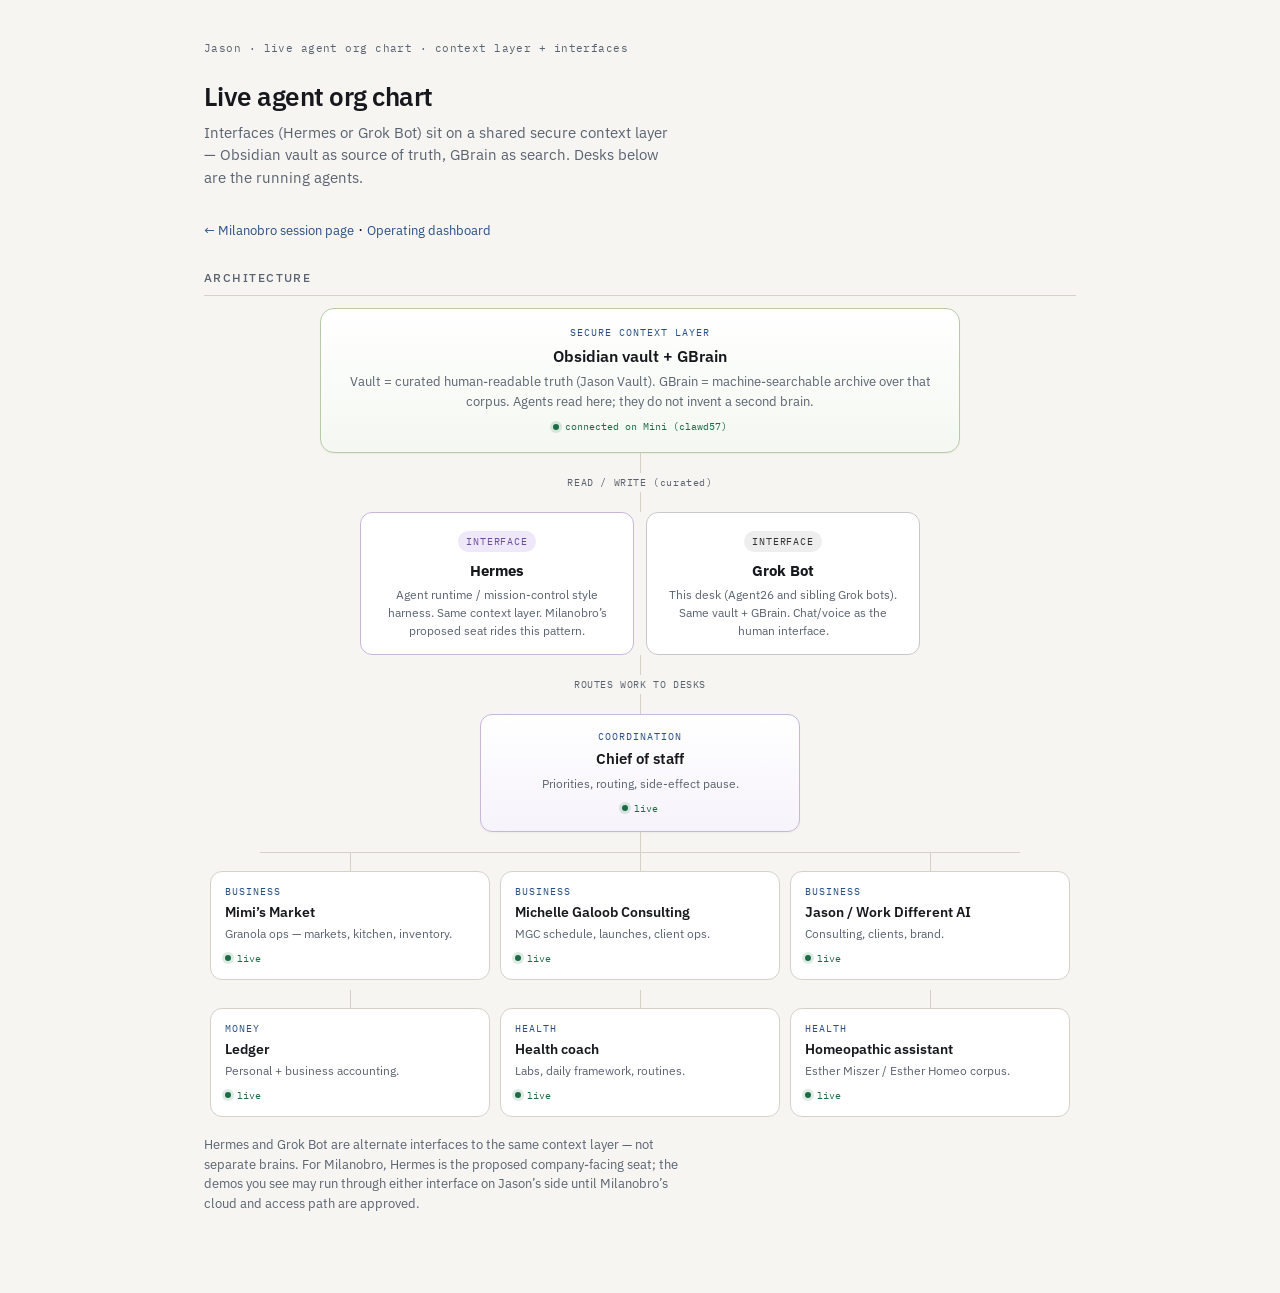
==== agent-org-chart.html @ 19fed706 "Add the session page and live agent org chart" ====
<!DOCTYPE html>
<html lang="en">
<head>
<meta charset="UTF-8" />
<meta name="viewport" content="width=device-width, initial-scale=1" />
<title>Jason — live agent org chart</title>
<link rel="preconnect" href="https://fonts.googleapis.com" />
<link rel="preconnect" href="https://fonts.gstatic.com" crossorigin />
<link href="https://fonts.googleapis.com/css2?family=IBM+Plex+Sans:wght@400;500;600&family=IBM+Plex+Mono:wght@400;500&display=swap" rel="stylesheet" />
<style>
:root{
  --bg:#f6f5f2; --ink:#16181d; --mute:#5a6370; --line:#d5d1c8;
  --card:#fff; --soft:#eef1f6; --accent:#2a4f86; --ok:#1b6b45; --hermes:#6b4f9a; --grok:#1a1a1a;
  --font:"IBM Plex Sans",system-ui,sans-serif; --mono:"IBM Plex Mono",ui-monospace,monospace;
}
*{box-sizing:border-box;margin:0;padding:0}
body{font-family:var(--font);background:var(--bg);color:var(--ink);line-height:1.5;min-height:100vh}
.wrap{max-width:920px;margin:0 auto;padding:40px 24px 80px}
.meta{font-family:var(--mono);font-size:11px;color:var(--mute);letter-spacing:.04em;margin-bottom:20px}
h1{font-size:26px;font-weight:600;letter-spacing:-.02em;margin-bottom:6px}
.sub{color:var(--mute);font-size:15px;max-width:52ch;margin-bottom:28px}
h2{font-size:12px;font-weight:500;letter-spacing:.12em;text-transform:uppercase;color:var(--mute);margin:28px 0 12px;padding-bottom:8px;border-bottom:1px solid var(--line)}
.layer{
  background:var(--card);border:1px solid var(--line);border-radius:14px;padding:16px 18px;
  box-shadow:0 1px 2px rgba(22,24,29,.04);
}
.layer.context{border-color:#b8c9a8;background:linear-gradient(180deg,#fff,#f4f8f1)}
.layer.iface{border-color:#c5b8db;background:linear-gradient(180deg,#fff,#f6f3fb)}
.role{font-family:var(--mono);font-size:10px;letter-spacing:.1em;text-transform:uppercase;color:var(--accent);margin-bottom:4px}
.layer h3{font-size:16px;font-weight:600;margin-bottom:4px}
.layer p{font-size:13px;color:var(--mute);margin:0}
.stack{display:flex;flex-direction:column;align-items:center;gap:0}
.conn{width:1px;height:20px;background:var(--line)}
.conn-label{font-family:var(--mono);font-size:10px;color:var(--mute);letter-spacing:.06em;margin:2px 0}
.ifaces{display:grid;grid-template-columns:1fr 1fr;gap:12px;width:100%;max-width:560px}
.iface{
  background:var(--card);border:1px solid var(--line);border-radius:12px;padding:14px 16px;text-align:center;
}
.iface.hermes{border-color:#c5b8db}
.iface.grok{border-color:#c8c8c8}
.iface .badge{
  display:inline-block;font-family:var(--mono);font-size:10px;letter-spacing:.08em;text-transform:uppercase;
  padding:3px 8px;border-radius:999px;margin-bottom:8px;
}
.iface.hermes .badge{background:#efe8f8;color:var(--hermes)}
.iface.grok .badge{background:#eee;color:#333}
.iface h3{font-size:15px;margin-bottom:4px}
.iface p{font-size:12px;color:var(--mute)}
.bar{height:1px;background:var(--line);width:min(100%,760px);margin:0 auto}
.leaves{display:grid;grid-template-columns:repeat(3,1fr);gap:10px;width:100%;max-width:860px}
.node{
  background:var(--card);border:1px solid var(--line);border-radius:12px;padding:12px 14px;
}
.node .role{margin-bottom:3px}
.node h3{font-size:13.5px;font-weight:600;margin-bottom:3px}
.node p{font-size:11.5px;color:var(--mute);margin:0}
.stem{width:1px;height:18px;background:var(--line);margin:0 auto}
.leaf{display:flex;flex-direction:column;align-items:stretch}
.status{display:inline-flex;align-items:center;gap:6px;font-size:10px;color:var(--ok);margin-top:8px;font-family:var(--mono)}
.status::before{content:"";width:6px;height:6px;border-radius:50%;background:var(--ok);box-shadow:0 0 0 3px rgba(27,107,69,.14)}
.note{font-size:13px;color:var(--mute);margin-top:18px;max-width:60ch}
a.back{font-size:13px;color:var(--accent);text-decoration:none}
a.back:hover{text-decoration:underline}
@media(max-width:700px){.leaves{grid-template-columns:1fr 1fr}.ifaces{grid-template-columns:1fr}}
@media(max-width:480px){.leaves{grid-template-columns:1fr}}
</style>
</head>
<body>
<div class="wrap">
  <div class="meta">Jason · live agent org chart · context layer + interfaces</div>
  <h1>Live agent org chart</h1>
  <p class="sub">Interfaces (Hermes or Grok Bot) sit on a shared secure context layer — Obsidian vault as source of truth, GBrain as search. Desks below are the running agents.</p>
  <p style="margin-bottom:20px"><a class="back" href="./index.html">← Milanobro session page</a>
    · <a class="back" href="https://jmg424.github.io/jason-operating-dashboard/" target="_blank" rel="noopener">Operating dashboard</a></p>

  <h2>Architecture</h2>
  <div class="stack">
    <div class="layer context" style="width:100%;max-width:640px;text-align:center">
      <div class="role">Secure context layer</div>
      <h3>Obsidian vault + GBrain</h3>
      <p>Vault = curated human-readable truth (Jason Vault). GBrain = machine-searchable archive over that corpus. Agents read here; they do not invent a second brain.</p>
      <div class="status">connected on Mini (clawd57)</div>
    </div>
    <div class="conn"></div>
    <div class="conn-label">READ / WRITE (curated)</div>
    <div class="conn"></div>
    <div class="ifaces">
      <div class="iface hermes">
        <div class="badge">Interface</div>
        <h3>Hermes</h3>
        <p>Agent runtime / mission-control style harness. Same context layer. Milanobro’s proposed seat rides this pattern.</p>
      </div>
      <div class="iface grok">
        <div class="badge">Interface</div>
        <h3>Grok Bot</h3>
        <p>This desk (Agent26 and sibling Grok bots). Same vault + GBrain. Chat/voice as the human interface.</p>
      </div>
    </div>
    <div class="conn"></div>
    <div class="conn-label">ROUTES WORK TO DESKS</div>
    <div class="conn"></div>
    <div class="layer iface" style="width:100%;max-width:320px;text-align:center">
      <div class="role">Coordination</div>
      <h3>Chief of staff</h3>
      <p>Priorities, routing, side-effect pause.</p>
      <div class="status">live</div>
    </div>
    <div class="conn"></div>
    <div class="bar"></div>
  </div>

  <div style="display:flex;justify-content:center;margin-top:0">
    <div class="leaves" style="padding-top:0">
      <div class="leaf"><div class="stem"></div><div class="node">
        <div class="role">Business</div><h3>Mimi’s Market</h3>
        <p>Granola ops — markets, kitchen, inventory.</p><div class="status">live</div>
      </div></div>
      <div class="leaf"><div class="stem"></div><div class="node">
        <div class="role">Business</div><h3>Michelle Galoob Consulting</h3>
        <p>MGC schedule, launches, client ops.</p><div class="status">live</div>
      </div></div>
      <div class="leaf"><div class="stem"></div><div class="node">
        <div class="role">Business</div><h3>Jason / Work Different AI</h3>
        <p>Consulting, clients, brand.</p><div class="status">live</div>
      </div></div>
      <div class="leaf"><div class="stem"></div><div class="node">
        <div class="role">Money</div><h3>Ledger</h3>
        <p>Personal + business accounting.</p><div class="status">live</div>
      </div></div>
      <div class="leaf"><div class="stem"></div><div class="node">
        <div class="role">Health</div><h3>Health coach</h3>
        <p>Labs, daily framework, routines.</p><div class="status">live</div>
      </div></div>
      <div class="leaf"><div class="stem"></div><div class="node">
        <div class="role">Health</div><h3>Homeopathic assistant</h3>
        <p>Esther Miszer / Esther Homeo corpus.</p><div class="status">live</div>
      </div></div>
    </div>
  </div>

  <p class="note">Hermes and Grok Bot are alternate interfaces to the same context layer — not separate brains. For Milanobro, Hermes is the proposed company-facing seat; the demos you see may run through either interface on Jason’s side until Milanobro’s cloud and access path are approved.</p>
</div>
</body>
</html>
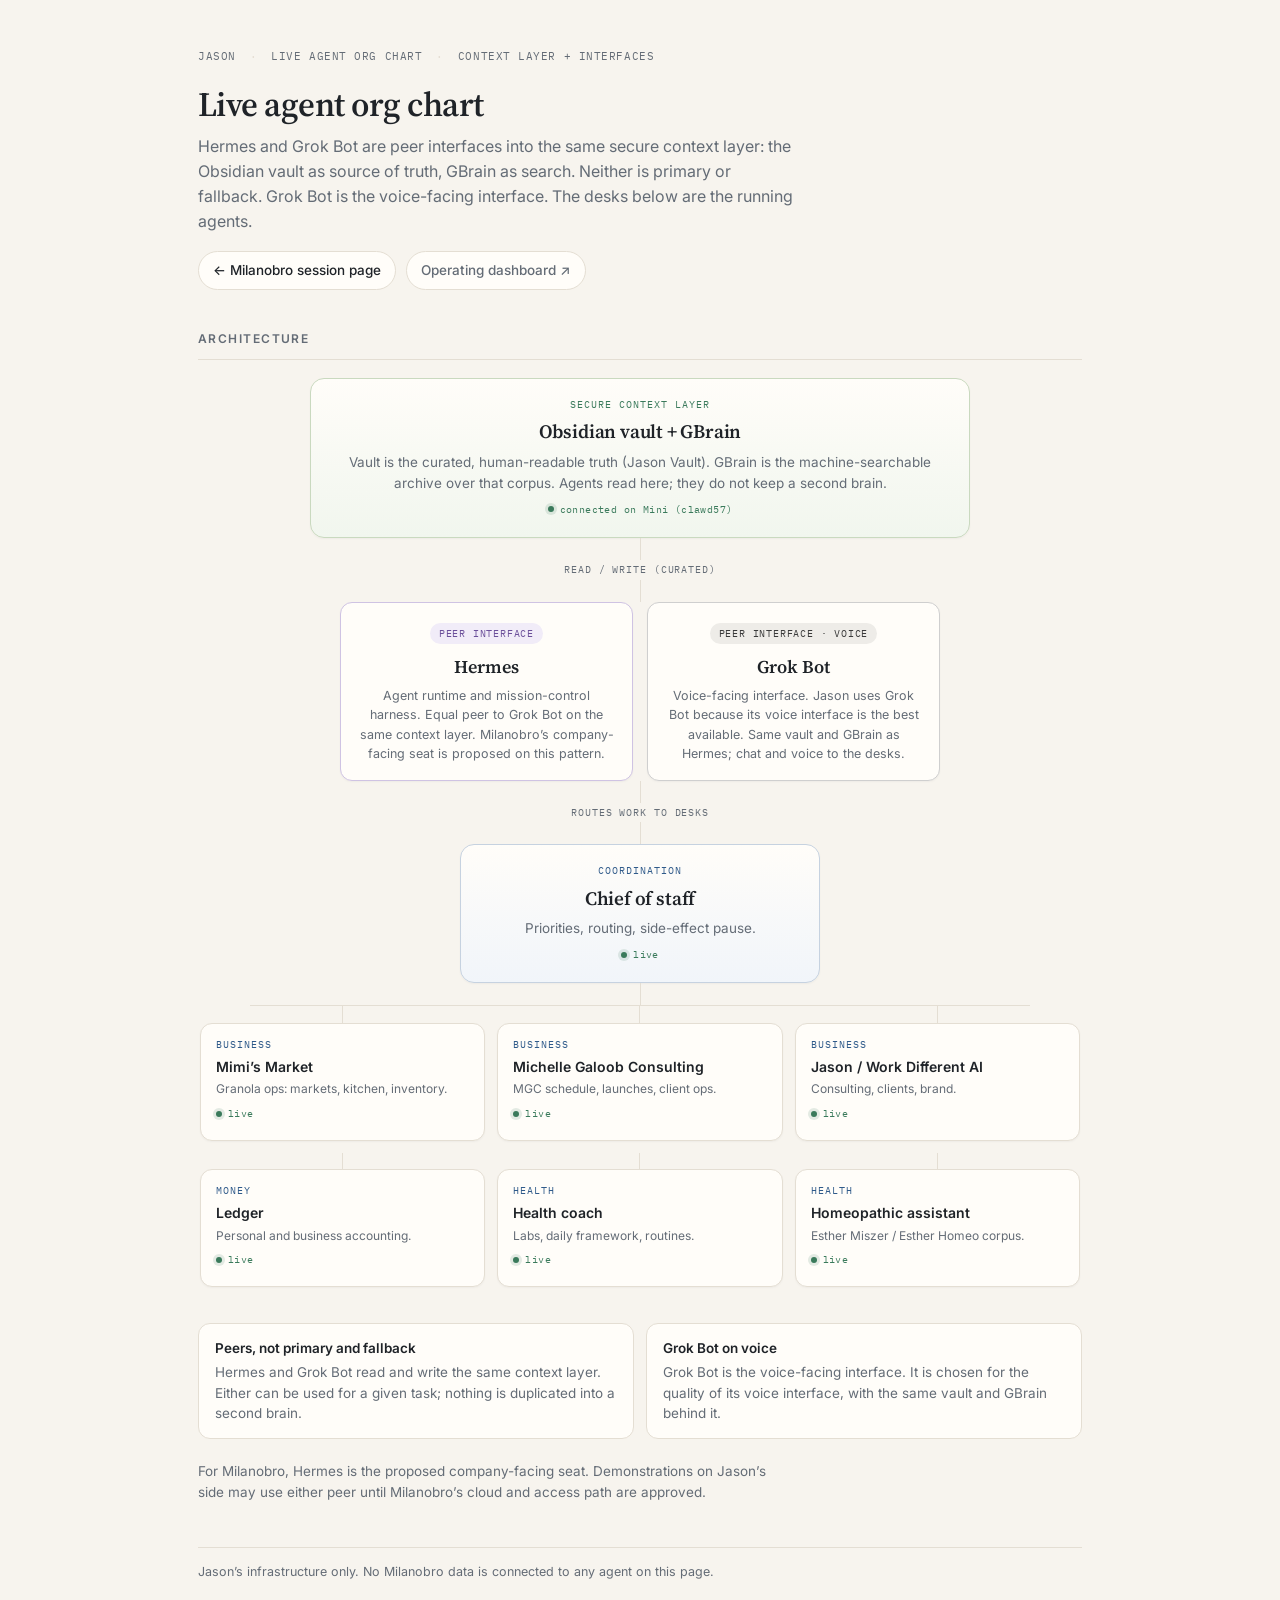
==== commit 78d9ea6f: "Milanobro session: peer Hermes/Grok Bot + voice-facing Grok Bot (Fable polish)" ====
--- a/agent-org-chart.html
+++ b/agent-org-chart.html
@@ -6,100 +6,109 @@
 <title>Jason — live agent org chart</title>
 <link rel="preconnect" href="https://fonts.googleapis.com" />
 <link rel="preconnect" href="https://fonts.gstatic.com" crossorigin />
-<link href="https://fonts.googleapis.com/css2?family=IBM+Plex+Sans:wght@400;500;600&family=IBM+Plex+Mono:wght@400;500&display=swap" rel="stylesheet" />
+<link href="https://fonts.googleapis.com/css2?family=Source+Serif+4:opsz,wght@8..60,500;8..60,600&family=Inter:wght@400;500;600&family=IBM+Plex+Mono:wght@400;500&display=swap" rel="stylesheet" />
 <style>
 :root{
-  --bg:#f6f5f2; --ink:#16181d; --mute:#5a6370; --line:#d5d1c8;
-  --card:#fff; --soft:#eef1f6; --accent:#2a4f86; --ok:#1b6b45; --hermes:#6b4f9a; --grok:#1a1a1a;
-  --font:"IBM Plex Sans",system-ui,sans-serif; --mono:"IBM Plex Mono",ui-monospace,monospace;
+  --bg:#f7f4ee; --paper:#fffdf9; --ink:#1f2328; --mute:#646c76; --line:#e4ded3;
+  --accent:#2f5a8a; --accent-soft:#eaf0f7; --ok:#3a7a5b; --ok-soft:rgba(58,122,91,.14);
+  --plum:#6b4f9a; --plum-soft:#f1ecf8; --plum-line:#cfc3e3; --sage-soft:#f1f6ee; --sage-line:#c9d9bf;
+  --serif:"Source Serif 4",Georgia,serif; --sans:"Inter",system-ui,-apple-system,sans-serif; --mono:"IBM Plex Mono",ui-monospace,monospace;
 }
 *{box-sizing:border-box;margin:0;padding:0}
-body{font-family:var(--font);background:var(--bg);color:var(--ink);line-height:1.5;min-height:100vh}
-.wrap{max-width:920px;margin:0 auto;padding:40px 24px 80px}
-.meta{font-family:var(--mono);font-size:11px;color:var(--mute);letter-spacing:.04em;margin-bottom:20px}
-h1{font-size:26px;font-weight:600;letter-spacing:-.02em;margin-bottom:6px}
-.sub{color:var(--mute);font-size:15px;max-width:52ch;margin-bottom:28px}
-h2{font-size:12px;font-weight:500;letter-spacing:.12em;text-transform:uppercase;color:var(--mute);margin:28px 0 12px;padding-bottom:8px;border-bottom:1px solid var(--line)}
+body{font-family:var(--sans);background:var(--bg);color:var(--ink);line-height:1.55;min-height:100vh;-webkit-font-smoothing:antialiased}
+a{color:var(--accent)}
+.wrap{max-width:940px;margin:0 auto;padding:48px 28px 88px}
+.meta{font-family:var(--mono);font-size:11px;color:var(--mute);letter-spacing:.05em;text-transform:uppercase;margin-bottom:20px;display:flex;flex-wrap:wrap;gap:6px 14px}
+.meta span+span::before{content:"·";margin-right:14px;color:var(--line)}
+h1{font-family:var(--serif);font-size:34px;font-weight:600;letter-spacing:-.015em;line-height:1.15;margin-bottom:10px}
+.sub{color:var(--mute);font-size:16px;max-width:60ch;margin-bottom:18px}
+.links{display:flex;flex-wrap:wrap;gap:10px;margin-bottom:40px}
+.chip{
+  display:inline-flex;align-items:center;gap:8px;text-decoration:none;font-size:13.5px;font-weight:500;color:var(--ink);
+  background:var(--paper);border:1px solid var(--line);border-radius:999px;padding:8px 14px;transition:border-color .15s,box-shadow .15s;
+}
+.chip:hover{border-color:#b9c6d6;box-shadow:0 2px 8px rgba(31,35,40,.06)}
+.chip.quiet{color:var(--mute)}
+h2{font-size:12px;font-weight:600;letter-spacing:.12em;text-transform:uppercase;color:var(--mute);margin:0 0 18px;padding-bottom:10px;border-bottom:1px solid var(--line)}
+
+.stack{display:flex;flex-direction:column;align-items:center}
 .layer{
-  background:var(--card);border:1px solid var(--line);border-radius:14px;padding:16px 18px;
-  box-shadow:0 1px 2px rgba(22,24,29,.04);
+  background:var(--paper);border:1px solid var(--line);border-radius:14px;padding:18px 20px;
+  box-shadow:0 1px 2px rgba(31,35,40,.04);
 }
-.layer.context{border-color:#b8c9a8;background:linear-gradient(180deg,#fff,#f4f8f1)}
-.layer.iface{border-color:#c5b8db;background:linear-gradient(180deg,#fff,#f6f3fb)}
-.role{font-family:var(--mono);font-size:10px;letter-spacing:.1em;text-transform:uppercase;color:var(--accent);margin-bottom:4px}
-.layer h3{font-size:16px;font-weight:600;margin-bottom:4px}
-.layer p{font-size:13px;color:var(--mute);margin:0}
-.stack{display:flex;flex-direction:column;align-items:center;gap:0}
-.conn{width:1px;height:20px;background:var(--line)}
-.conn-label{font-family:var(--mono);font-size:10px;color:var(--mute);letter-spacing:.06em;margin:2px 0}
-.ifaces{display:grid;grid-template-columns:1fr 1fr;gap:12px;width:100%;max-width:560px}
-.iface{
-  background:var(--card);border:1px solid var(--line);border-radius:12px;padding:14px 16px;text-align:center;
-}
-.iface.hermes{border-color:#c5b8db}
-.iface.grok{border-color:#c8c8c8}
-.iface .badge{
-  display:inline-block;font-family:var(--mono);font-size:10px;letter-spacing:.08em;text-transform:uppercase;
-  padding:3px 8px;border-radius:999px;margin-bottom:8px;
-}
-.iface.hermes .badge{background:#efe8f8;color:var(--hermes)}
-.iface.grok .badge{background:#eee;color:#333}
-.iface h3{font-size:15px;margin-bottom:4px}
-.iface p{font-size:12px;color:var(--mute)}
-.bar{height:1px;background:var(--line);width:min(100%,760px);margin:0 auto}
-.leaves{display:grid;grid-template-columns:repeat(3,1fr);gap:10px;width:100%;max-width:860px}
-.node{
-  background:var(--card);border:1px solid var(--line);border-radius:12px;padding:12px 14px;
-}
+.layer.context{width:100%;max-width:660px;text-align:center;border-color:var(--sage-line);background:linear-gradient(180deg,var(--paper),var(--sage-soft))}
+.layer.chief{width:100%;max-width:360px;text-align:center;border-color:#c6d2e0;background:linear-gradient(180deg,var(--paper),#f1f5fa)}
+.role{font-family:var(--mono);font-size:10px;letter-spacing:.1em;text-transform:uppercase;color:var(--accent);margin-bottom:5px}
+.layer.context .role{color:var(--ok)}
+.layer h3{font-family:var(--serif);font-size:19px;font-weight:600;margin-bottom:5px;letter-spacing:-.01em}
+.layer p{font-size:13.5px;color:var(--mute);margin:0}
+.conn{width:1px;height:22px;background:var(--line)}
+.conn-label{font-family:var(--mono);font-size:10px;color:var(--mute);letter-spacing:.09em;text-transform:uppercase;margin:2px 0}
+.ifaces{display:grid;grid-template-columns:1fr 1fr;gap:14px;width:100%;max-width:600px}
+.iface{background:var(--paper);border:1px solid var(--line);border-radius:12px;padding:16px 18px;text-align:center;box-shadow:0 1px 2px rgba(31,35,40,.04)}
+.iface.hermes{border-color:var(--plum-line)}
+.iface.grok{border-color:#cfcfcf}
+.iface .badge{display:inline-block;font-family:var(--mono);font-size:10px;letter-spacing:.08em;text-transform:uppercase;padding:3px 9px;border-radius:999px;margin-bottom:9px}
+.iface.hermes .badge{background:var(--plum-soft);color:var(--plum)}
+.iface.grok .badge{background:#eeece8;color:#3a3a3a}
+.iface h3{font-family:var(--serif);font-size:18px;font-weight:600;margin-bottom:5px}
+.iface p{font-size:12.5px;color:var(--mute);margin:0}
+.bar{height:1px;background:var(--line);width:min(100%,780px)}
+.leaves{display:grid;grid-template-columns:repeat(3,1fr);gap:12px;width:100%;max-width:880px}
+.node{background:var(--paper);border:1px solid var(--line);border-radius:12px;padding:13px 15px;box-shadow:0 1px 2px rgba(31,35,40,.04);height:100%}
 .node .role{margin-bottom:3px}
-.node h3{font-size:13.5px;font-weight:600;margin-bottom:3px}
-.node p{font-size:11.5px;color:var(--mute);margin:0}
-.stem{width:1px;height:18px;background:var(--line);margin:0 auto}
+.node h3{font-size:14px;font-weight:600;margin-bottom:3px}
+.node p{font-size:12px;color:var(--mute);margin:0;line-height:1.45}
+.stem{width:1px;height:20px;background:var(--line);margin:0 auto}
 .leaf{display:flex;flex-direction:column;align-items:stretch}
-.status{display:inline-flex;align-items:center;gap:6px;font-size:10px;color:var(--ok);margin-top:8px;font-family:var(--mono)}
-.status::before{content:"";width:6px;height:6px;border-radius:50%;background:var(--ok);box-shadow:0 0 0 3px rgba(27,107,69,.14)}
-.note{font-size:13px;color:var(--mute);margin-top:18px;max-width:60ch}
-a.back{font-size:13px;color:var(--accent);text-decoration:none}
-a.back:hover{text-decoration:underline}
-@media(max-width:700px){.leaves{grid-template-columns:1fr 1fr}.ifaces{grid-template-columns:1fr}}
-@media(max-width:480px){.leaves{grid-template-columns:1fr}}
+.status{display:inline-flex;align-items:center;gap:6px;font-size:10px;color:var(--ok);margin-top:8px;font-family:var(--mono);letter-spacing:.04em}
+.status::before{content:"";width:6px;height:6px;border-radius:50%;background:var(--ok);box-shadow:0 0 0 3px var(--ok-soft)}
+.legend{display:grid;grid-template-columns:1fr 1fr;gap:12px;margin-top:36px}
+.legend .item{background:var(--paper);border:1px solid var(--line);border-radius:12px;padding:14px 16px;font-size:13.5px;color:var(--mute)}
+.legend .item strong{display:block;color:var(--ink);margin-bottom:3px;font-weight:600}
+.note{font-size:13.5px;color:var(--mute);margin-top:22px;max-width:66ch}
+.foot{margin-top:44px;padding-top:14px;border-top:1px solid var(--line);font-size:12.5px;color:var(--mute)}
+@media(max-width:720px){h1{font-size:29px}.wrap{padding:36px 20px 64px}.leaves{grid-template-columns:1fr 1fr}.ifaces,.legend{grid-template-columns:1fr}}
+@media(max-width:480px){.leaves{grid-template-columns:1fr}.bar{display:none}.stem{height:10px}}
 </style>
 </head>
 <body>
 <div class="wrap">
-  <div class="meta">Jason · live agent org chart · context layer + interfaces</div>
+  <div class="meta"><span>Jason</span><span>Live agent org chart</span><span>Context layer + interfaces</span></div>
   <h1>Live agent org chart</h1>
-  <p class="sub">Interfaces (Hermes or Grok Bot) sit on a shared secure context layer — Obsidian vault as source of truth, GBrain as search. Desks below are the running agents.</p>
-  <p style="margin-bottom:20px"><a class="back" href="./index.html">← Milanobro session page</a>
-    · <a class="back" href="https://jmg424.github.io/jason-operating-dashboard/" target="_blank" rel="noopener">Operating dashboard</a></p>
+  <p class="sub">Hermes and Grok Bot are peer interfaces into the same secure context layer: the Obsidian vault as source of truth, GBrain as search. Neither is primary or fallback. Grok Bot is the voice-facing interface. The desks below are the running agents.</p>
+  <div class="links">
+    <a class="chip" href="./index.html">← Milanobro session page</a>
+    <a class="chip quiet" href="https://jmg424.github.io/jason-operating-dashboard/" target="_blank" rel="noopener">Operating dashboard ↗</a>
+  </div>
 
   <h2>Architecture</h2>
   <div class="stack">
-    <div class="layer context" style="width:100%;max-width:640px;text-align:center">
+    <div class="layer context">
       <div class="role">Secure context layer</div>
       <h3>Obsidian vault + GBrain</h3>
-      <p>Vault = curated human-readable truth (Jason Vault). GBrain = machine-searchable archive over that corpus. Agents read here; they do not invent a second brain.</p>
+      <p>Vault is the curated, human-readable truth (Jason Vault). GBrain is the machine-searchable archive over that corpus. Agents read here; they do not keep a second brain.</p>
       <div class="status">connected on Mini (clawd57)</div>
     </div>
     <div class="conn"></div>
-    <div class="conn-label">READ / WRITE (curated)</div>
+    <div class="conn-label">Read / write (curated)</div>
     <div class="conn"></div>
     <div class="ifaces">
       <div class="iface hermes">
-        <div class="badge">Interface</div>
+        <div class="badge">Peer interface</div>
         <h3>Hermes</h3>
-        <p>Agent runtime / mission-control style harness. Same context layer. Milanobro’s proposed seat rides this pattern.</p>
+        <p>Agent runtime and mission-control harness. Equal peer to Grok Bot on the same context layer. Milanobro’s company-facing seat is proposed on this pattern.</p>
       </div>
       <div class="iface grok">
-        <div class="badge">Interface</div>
+        <div class="badge">Peer interface · voice</div>
         <h3>Grok Bot</h3>
-        <p>This desk (Agent26 and sibling Grok bots). Same vault + GBrain. Chat/voice as the human interface.</p>
+        <p>Voice-facing interface. Jason uses Grok Bot because its voice interface is the best available. Same vault and GBrain as Hermes; chat and voice to the desks.</p>
       </div>
     </div>
     <div class="conn"></div>
-    <div class="conn-label">ROUTES WORK TO DESKS</div>
+    <div class="conn-label">Routes work to desks</div>
     <div class="conn"></div>
-    <div class="layer iface" style="width:100%;max-width:320px;text-align:center">
+    <div class="layer chief">
       <div class="role">Coordination</div>
       <h3>Chief of staff</h3>
       <p>Priorities, routing, side-effect pause.</p>
@@ -107,13 +116,10 @@
     </div>
     <div class="conn"></div>
     <div class="bar"></div>
-  </div>
-
-  <div style="display:flex;justify-content:center;margin-top:0">
-    <div class="leaves" style="padding-top:0">
+    <div class="leaves">
       <div class="leaf"><div class="stem"></div><div class="node">
         <div class="role">Business</div><h3>Mimi’s Market</h3>
-        <p>Granola ops — markets, kitchen, inventory.</p><div class="status">live</div>
+        <p>Granola ops: markets, kitchen, inventory.</p><div class="status">live</div>
       </div></div>
       <div class="leaf"><div class="stem"></div><div class="node">
         <div class="role">Business</div><h3>Michelle Galoob Consulting</h3>
@@ -125,7 +131,7 @@
       </div></div>
       <div class="leaf"><div class="stem"></div><div class="node">
         <div class="role">Money</div><h3>Ledger</h3>
-        <p>Personal + business accounting.</p><div class="status">live</div>
+        <p>Personal and business accounting.</p><div class="status">live</div>
       </div></div>
       <div class="leaf"><div class="stem"></div><div class="node">
         <div class="role">Health</div><h3>Health coach</h3>
@@ -138,7 +144,14 @@
     </div>
   </div>
 
-  <p class="note">Hermes and Grok Bot are alternate interfaces to the same context layer — not separate brains. For Milanobro, Hermes is the proposed company-facing seat; the demos you see may run through either interface on Jason’s side until Milanobro’s cloud and access path are approved.</p>
+  <div class="legend">
+    <div class="item"><strong>Peers, not primary and fallback</strong>Hermes and Grok Bot read and write the same context layer. Either can be used for a given task; nothing is duplicated into a second brain.</div>
+    <div class="item"><strong>Grok Bot on voice</strong>Grok Bot is the voice-facing interface. It is chosen for the quality of its voice interface, with the same vault and GBrain behind it.</div>
+  </div>
+
+  <p class="note">For Milanobro, Hermes is the proposed company-facing seat. Demonstrations on Jason’s side may use either peer until Milanobro’s cloud and access path are approved.</p>
+
+  <div class="foot">Jason’s infrastructure only. No Milanobro data is connected to any agent on this page.</div>
 </div>
 </body>
 </html>
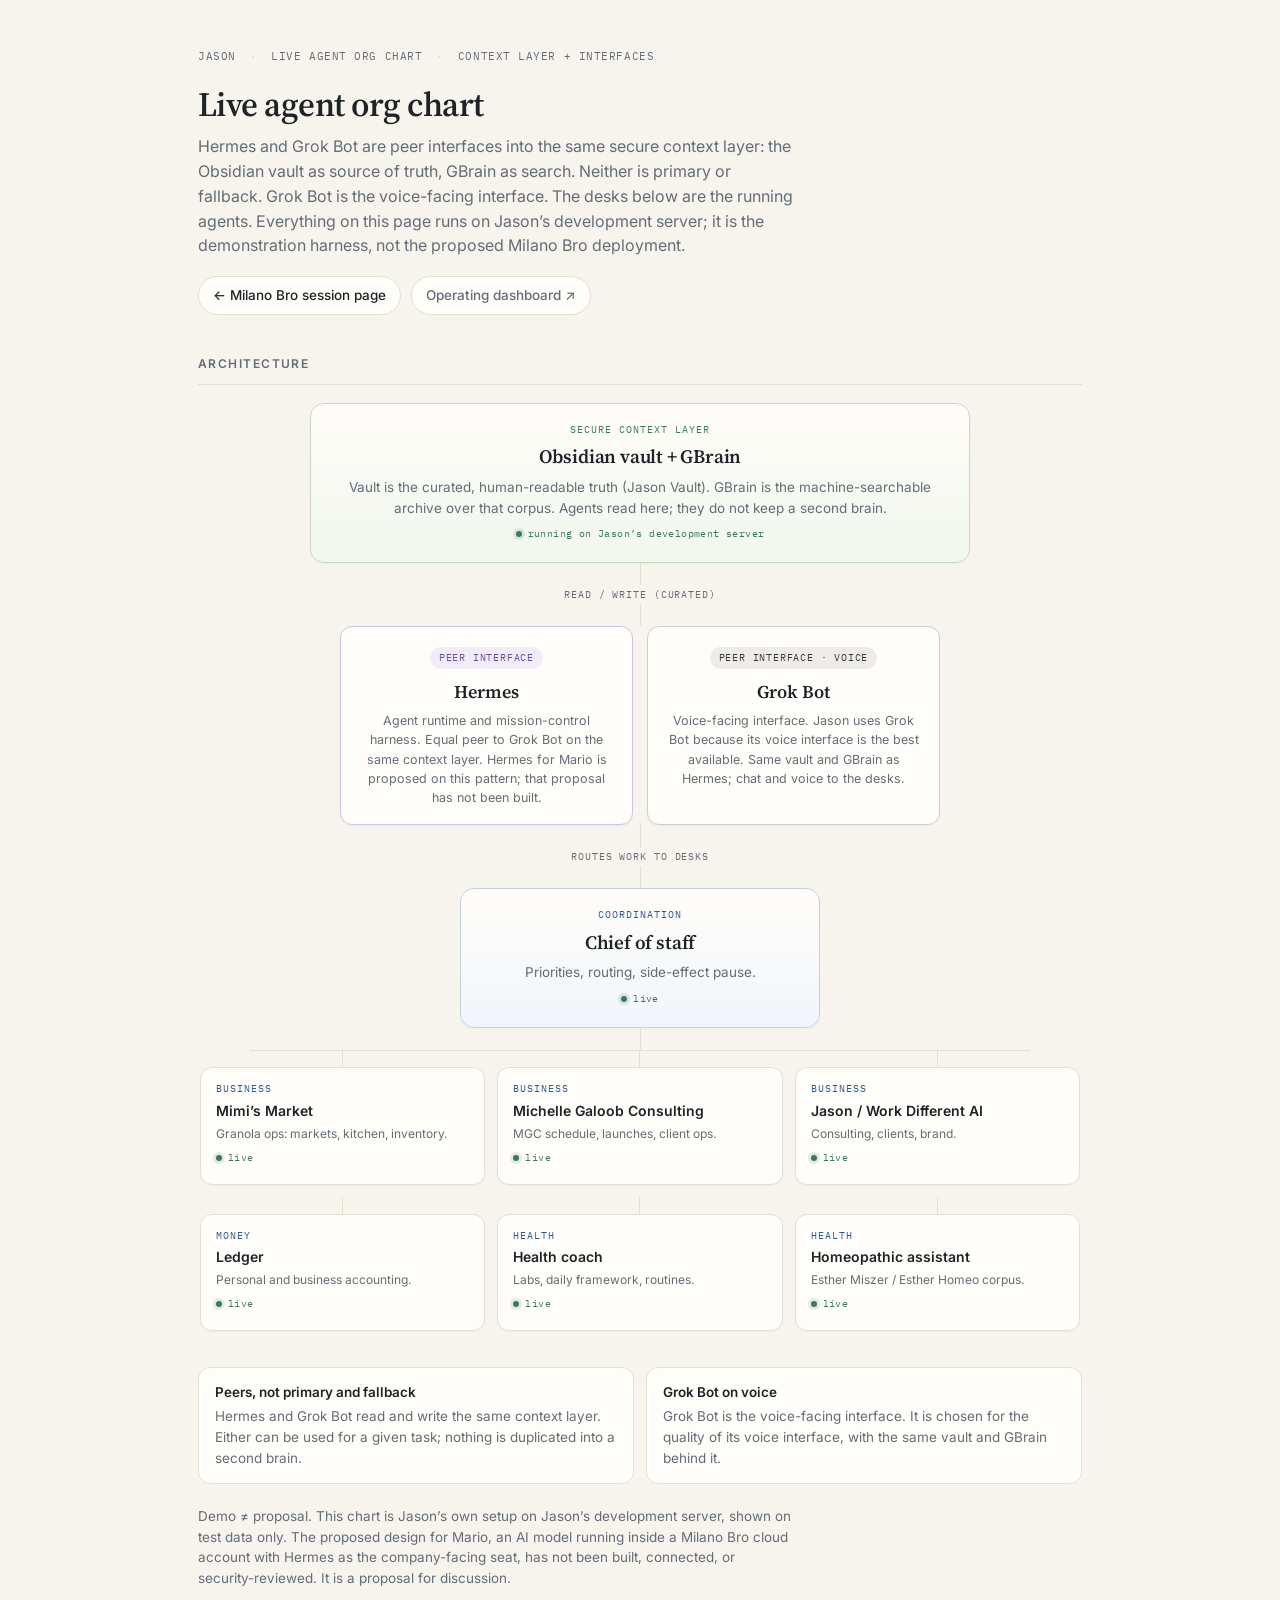
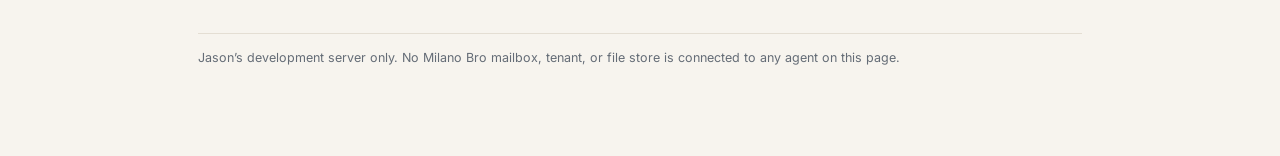
==== commit c8acd241: "Milano Bro session pages: align to Sept 24 pre-meeting email (demo first, proposal second)" ====
--- a/agent-org-chart.html
+++ b/agent-org-chart.html
@@ -76,9 +76,9 @@
 <div class="wrap">
   <div class="meta"><span>Jason</span><span>Live agent org chart</span><span>Context layer + interfaces</span></div>
   <h1>Live agent org chart</h1>
-  <p class="sub">Hermes and Grok Bot are peer interfaces into the same secure context layer: the Obsidian vault as source of truth, GBrain as search. Neither is primary or fallback. Grok Bot is the voice-facing interface. The desks below are the running agents.</p>
+  <p class="sub">Hermes and Grok Bot are peer interfaces into the same secure context layer: the Obsidian vault as source of truth, GBrain as search. Neither is primary or fallback. Grok Bot is the voice-facing interface. The desks below are the running agents. Everything on this page runs on Jason’s development server; it is the demonstration harness, not the proposed Milano Bro deployment.</p>
   <div class="links">
-    <a class="chip" href="./index.html">← Milanobro session page</a>
+    <a class="chip" href="./index.html">← Milano Bro session page</a>
     <a class="chip quiet" href="https://jmg424.github.io/jason-operating-dashboard/" target="_blank" rel="noopener">Operating dashboard ↗</a>
   </div>
 
@@ -88,7 +88,7 @@
       <div class="role">Secure context layer</div>
       <h3>Obsidian vault + GBrain</h3>
       <p>Vault is the curated, human-readable truth (Jason Vault). GBrain is the machine-searchable archive over that corpus. Agents read here; they do not keep a second brain.</p>
-      <div class="status">connected on Mini (clawd57)</div>
+      <div class="status">running on Jason’s development server</div>
     </div>
     <div class="conn"></div>
     <div class="conn-label">Read / write (curated)</div>
@@ -97,7 +97,7 @@
       <div class="iface hermes">
         <div class="badge">Peer interface</div>
         <h3>Hermes</h3>
-        <p>Agent runtime and mission-control harness. Equal peer to Grok Bot on the same context layer. Milanobro’s company-facing seat is proposed on this pattern.</p>
+        <p>Agent runtime and mission-control harness. Equal peer to Grok Bot on the same context layer. Hermes for Mario is proposed on this pattern; that proposal has not been built.</p>
       </div>
       <div class="iface grok">
         <div class="badge">Peer interface · voice</div>
@@ -149,9 +149,9 @@
     <div class="item"><strong>Grok Bot on voice</strong>Grok Bot is the voice-facing interface. It is chosen for the quality of its voice interface, with the same vault and GBrain behind it.</div>
   </div>
 
-  <p class="note">For Milanobro, Hermes is the proposed company-facing seat. Demonstrations on Jason’s side may use either peer until Milanobro’s cloud and access path are approved.</p>
+  <p class="note">Demo ≠ proposal. This chart is Jason’s own setup on Jason’s development server, shown on test data only. The proposed design for Mario, an AI model running inside a Milano Bro cloud account with Hermes as the company-facing seat, has not been built, connected, or security-reviewed. It is a proposal for discussion.</p>
 
-  <div class="foot">Jason’s infrastructure only. No Milanobro data is connected to any agent on this page.</div>
+  <div class="foot">Jason’s development server only. No Milano Bro mailbox, tenant, or file store is connected to any agent on this page.</div>
 </div>
 </body>
 </html>
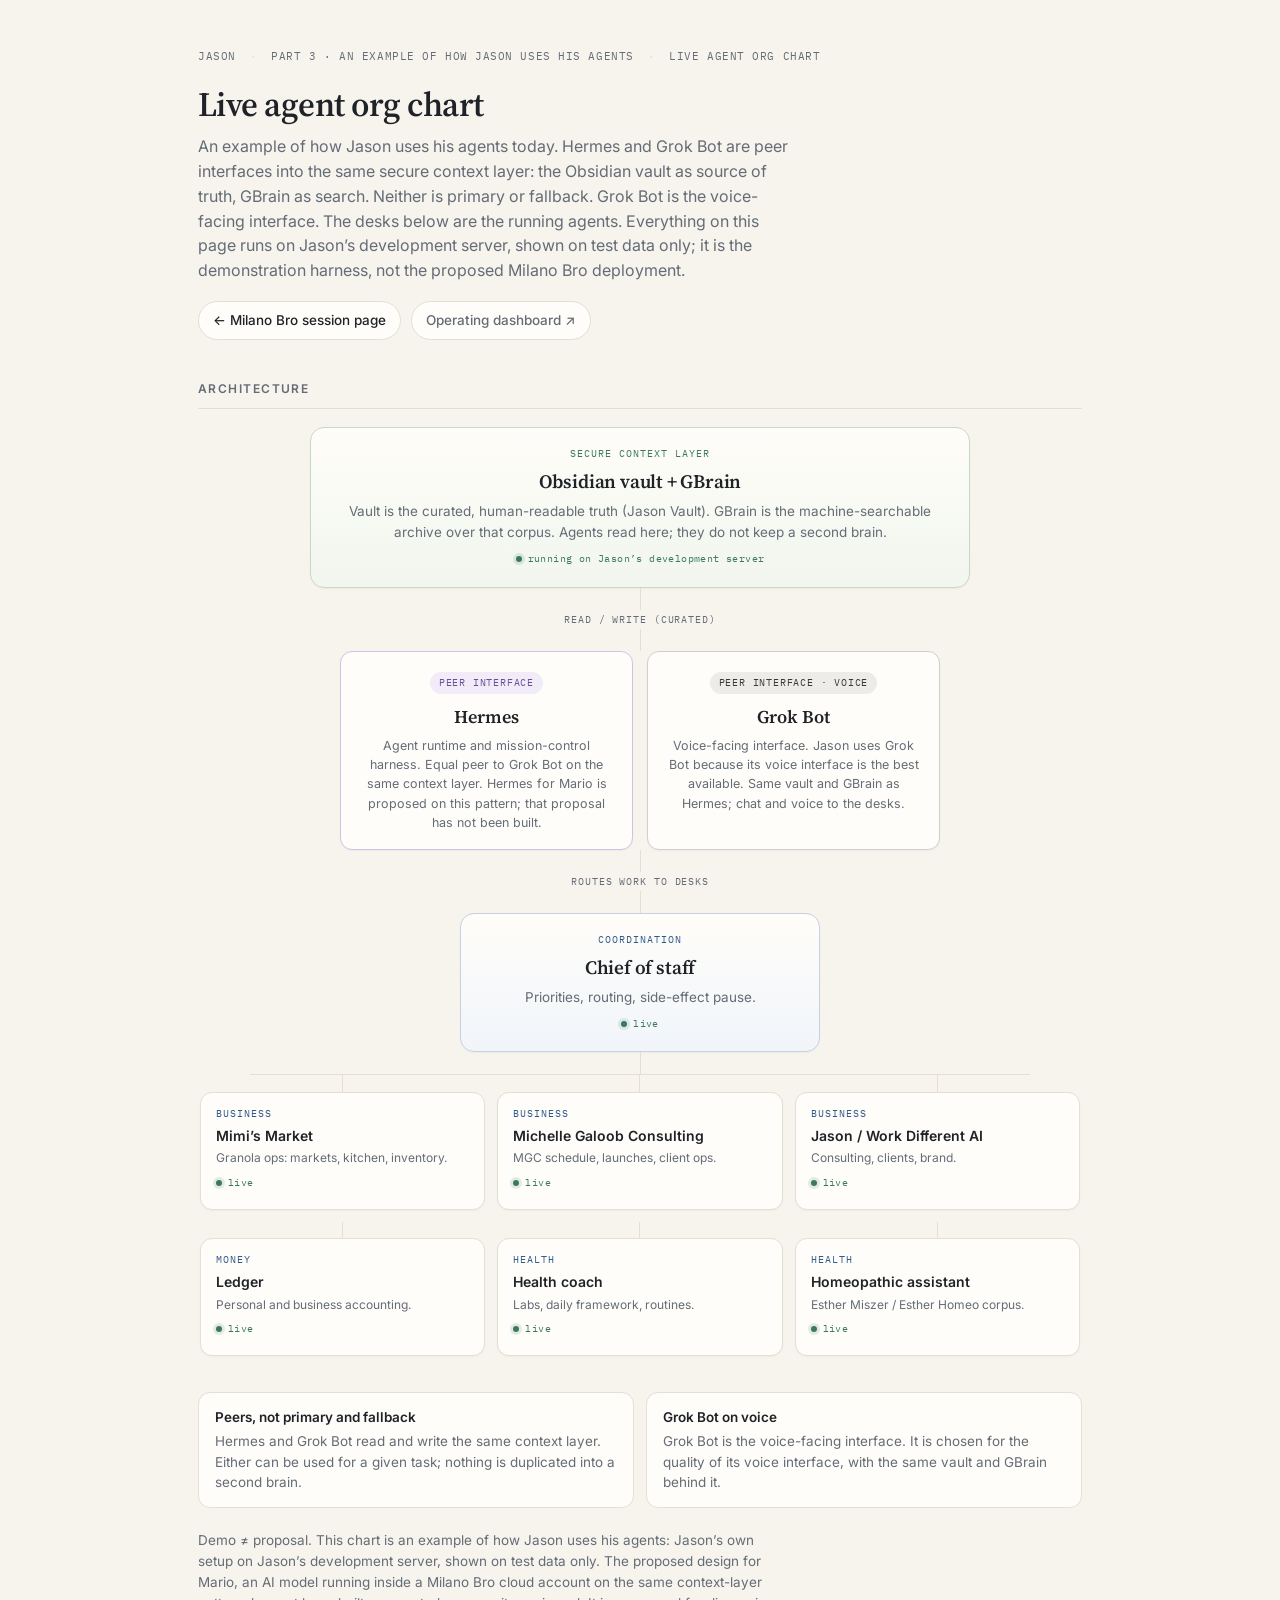
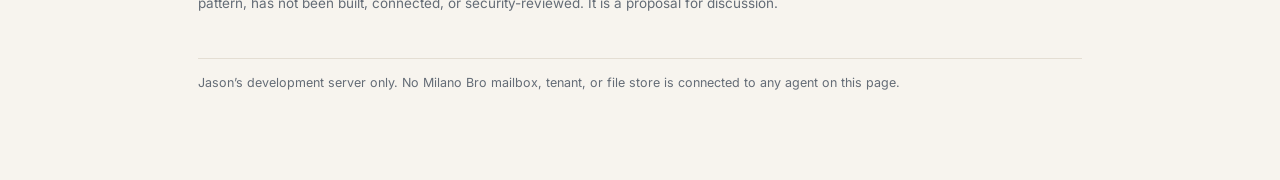
==== commit f64d5dee: "Milano Bro session: three-part agenda (agentic opportunity, secure context layer, Jason's agents)" ====
--- a/agent-org-chart.html
+++ b/agent-org-chart.html
@@ -74,9 +74,9 @@
 </head>
 <body>
 <div class="wrap">
-  <div class="meta"><span>Jason</span><span>Live agent org chart</span><span>Context layer + interfaces</span></div>
+  <div class="meta"><span>Jason</span><span>Part 3 · An example of how Jason uses his agents</span><span>Live agent org chart</span></div>
   <h1>Live agent org chart</h1>
-  <p class="sub">Hermes and Grok Bot are peer interfaces into the same secure context layer: the Obsidian vault as source of truth, GBrain as search. Neither is primary or fallback. Grok Bot is the voice-facing interface. The desks below are the running agents. Everything on this page runs on Jason’s development server; it is the demonstration harness, not the proposed Milano Bro deployment.</p>
+  <p class="sub">An example of how Jason uses his agents today. Hermes and Grok Bot are peer interfaces into the same secure context layer: the Obsidian vault as source of truth, GBrain as search. Neither is primary or fallback. Grok Bot is the voice-facing interface. The desks below are the running agents. Everything on this page runs on Jason’s development server, shown on test data only; it is the demonstration harness, not the proposed Milano Bro deployment.</p>
   <div class="links">
     <a class="chip" href="./index.html">← Milano Bro session page</a>
     <a class="chip quiet" href="https://jmg424.github.io/jason-operating-dashboard/" target="_blank" rel="noopener">Operating dashboard ↗</a>
@@ -149,7 +149,7 @@
     <div class="item"><strong>Grok Bot on voice</strong>Grok Bot is the voice-facing interface. It is chosen for the quality of its voice interface, with the same vault and GBrain behind it.</div>
   </div>
 
-  <p class="note">Demo ≠ proposal. This chart is Jason’s own setup on Jason’s development server, shown on test data only. The proposed design for Mario, an AI model running inside a Milano Bro cloud account with Hermes as the company-facing seat, has not been built, connected, or security-reviewed. It is a proposal for discussion.</p>
+  <p class="note">Demo ≠ proposal. This chart is an example of how Jason uses his agents: Jason’s own setup on Jason’s development server, shown on test data only. The proposed design for Mario, an AI model running inside a Milano Bro cloud account on the same context-layer pattern, has not been built, connected, or security-reviewed. It is a proposal for discussion.</p>
 
   <div class="foot">Jason’s development server only. No Milano Bro mailbox, tenant, or file store is connected to any agent on this page.</div>
 </div>
